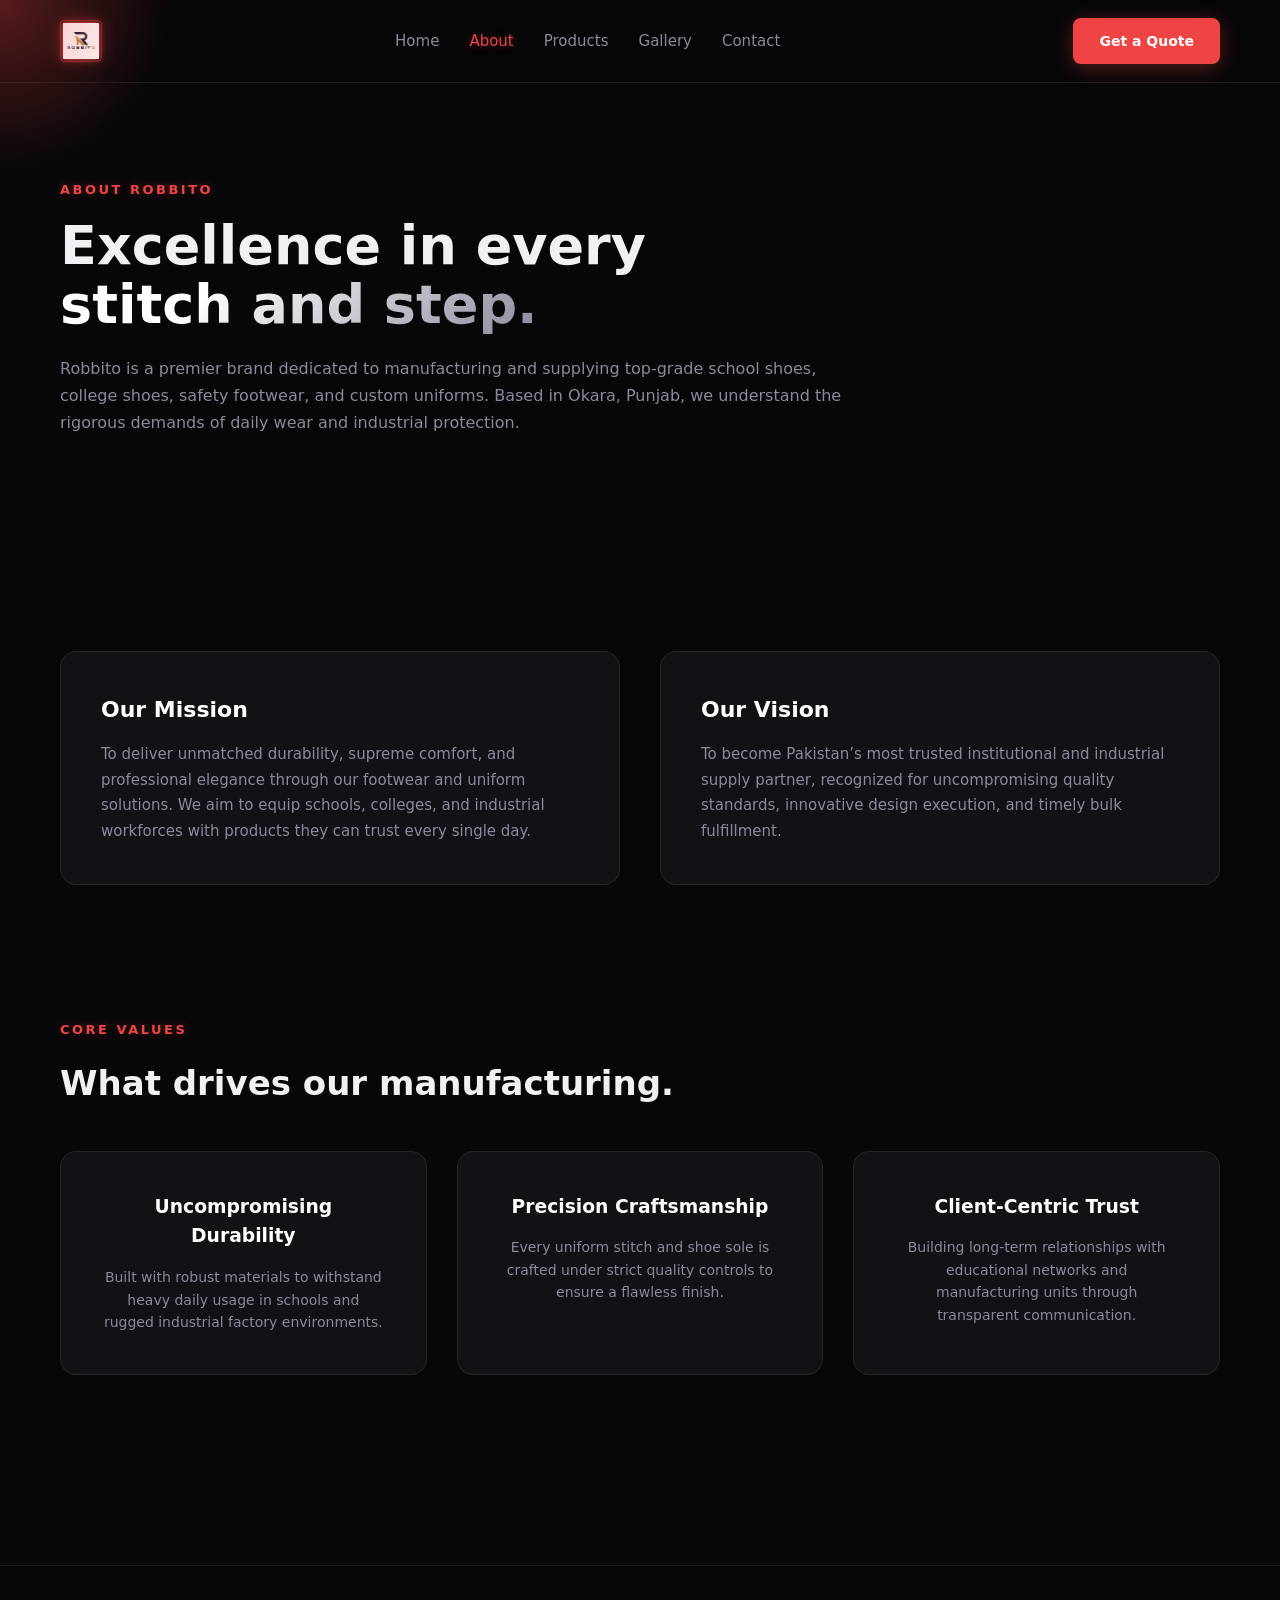
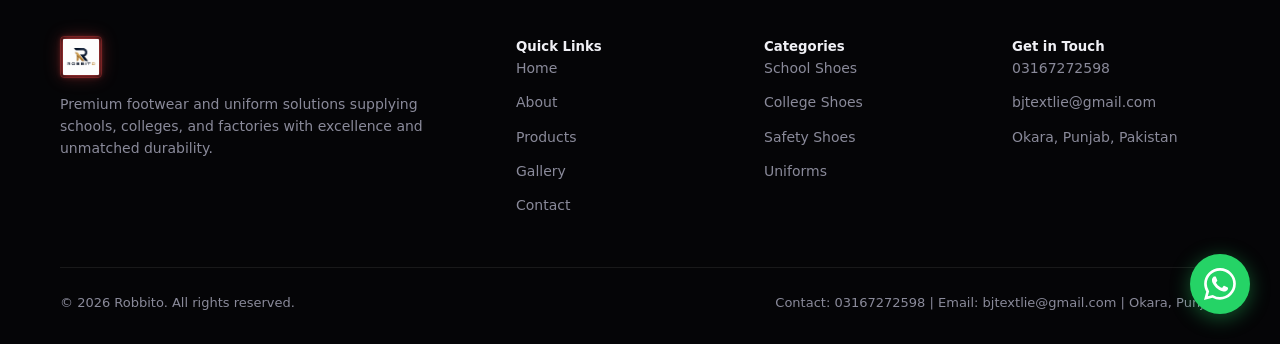
==== about.html @ 3ed9ede5 "Update about.html" ====
<!DOCTYPE html>
<html lang="en">
<head>
<meta charset="UTF-8">
<meta name="viewport" content="width=device-width, initial-scale=1.0">
<title>About Robbito — Premium Footwear &amp; Uniform Solutions</title>
<link rel="icon" type="image/png" href="Robbito logo .png">
<link rel="stylesheet" href="style.css">
<style>
  .about-grid { display: grid; grid-template-columns: 1fr 1fr; gap: 40px; margin-top: 50px; }
  .about-card { background: var(--panel); border: 1px solid var(--panel-border); border-radius: 16px; padding: 40px; }
  .about-card h3 { color: #fff; font-size: 22px; margin-bottom: 15px; font-weight: 700; }
  .about-card p { color: var(--text-muted); line-height: 1.7; font-size: 15px; }

  @keyframes floatAnim {
    0% { transform: translateY(0px); }
    50% { transform: translateY(-6px); }
    100% { transform: translateY(0px); }
  }
  .floating-card { animation: floatAnim 4s ease-in-out infinite; }

  @keyframes softPulse {
    0% { box-shadow: 0 0 15px rgba(239, 68, 68, 0.3); }
    50% { box-shadow: 0 0 30px rgba(239, 68, 68, 0.6); }
    100% { box-shadow: 0 0 15px rgba(239, 68, 68, 0.3); }
  }
  .whatsapp-float {
    position: fixed; bottom: 30px; right: 30px; background-color: #25d366; color: #fff;
    width: 60px; height: 60px; border-radius: 50%; display: flex; align-items: center;
    justify-content: center; font-size: 30px; z-index: 999; transition: all 0.3s ease;
    animation: softPulse 3s ease-in-out infinite;
  }
  .whatsapp-float:hover { transform: scale(1.1); background-color: #20ba5a; }

  @media(max-width: 768px) { .about-grid { grid-template-columns: 1fr; } }
</style>
</head>
<body>

<div class="preloader"><div class="preloader-logo">ROBBITO</div></div>
<div class="cursor-glow" aria-hidden="true"></div>

<header class="nav">
  <div class="container nav-inner">
    <a href="index.html" class="brand">
      <img src="Robbito logo .png" alt="Robbito Logo" class="brand-logo-img" onerror="this.style.display='none';this.nextElementSibling.style.display='inline';">
      <span style="display:none; color:#fff;">ROBBITO</span>
    </a>
    <nav class="nav-links">
      <a href="index.html">Home</a>
      <a href="about.html" class="active">About</a>
      <a href="products.html">Products</a>
      <a href="gallery.html">Gallery</a>
      <a href="contact.html">Contact</a>
    </nav>
    <div class="nav-cta"><a href="contact.html" class="btn btn-primary">Get a Quote</a></div>
  </div>
</header>

<section class="hero section">
  <div class="container">
    <div class="eyebrow">About Robbito</div>
    <h1 class="display-1">Excellence in every<br><span class="grad-text">stitch and step.</span></h1>
    <p class="hero-sub" style="margin-top: 20px; max-width: 800px;">Robbito is a premier brand dedicated to manufacturing and supplying top-grade school shoes, college shoes, safety footwear, and custom uniforms. Based in Okara, Punjab, we understand the rigorous demands of daily wear and industrial protection.</p>
  </div>
</section>

<section class="section-tight">
  <div class="container">
    <div class="about-grid">
      <div class="about-card floating-card" style="animation-delay: 0s;">
        <h3>Our Mission</h3>
        <p>To deliver unmatched durability, supreme comfort, and professional elegance through our footwear and uniform solutions. We aim to equip schools, colleges, and industrial workforces with products they can trust every single day.</p>
      </div>
      <div class="about-card floating-card" style="animation-delay: 1s;">
        <h3>Our Vision</h3>
        <p>To become Pakistan’s most trusted institutional and industrial supply partner, recognized for uncompromising quality standards, innovative design execution, and timely bulk fulfillment.</p>
      </div>
    </div>
  </div>
</section>

<section class="section">
  <div class="container">
    <div class="eyebrow">Core Values</div>
    <h2 style="font-size: 34px; font-weight: 800; margin-bottom: 30px;">What drives our manufacturing.</h2>
    <div class="features-grid">
      <div class="feature-card">
        <h3>Uncompromising Durability</h3>
        <p>Built with robust materials to withstand heavy daily usage in schools and rugged industrial factory environments.</p>
      </div>
      <div class="feature-card">
        <h3>Precision Craftsmanship</h3>
        <p>Every uniform stitch and shoe sole is crafted under strict quality controls to ensure a flawless finish.</p>
      </div>
      <div class="feature-card">
        <h3>Client-Centric Trust</h3>
        <p>Building long-term relationships with educational networks and manufacturing units through transparent communication.</p>
      </div>
    </div>
  </div>
</section>

<footer class="footer">
  <div class="container">
    <div class="footer-top">
      <div class="footer-brand">
        <a href="index.html" class="brand">
          <img src="Robbito logo .png" alt="Robbito Logo" class="brand-logo-img" onerror="this.style.display='none';this.nextElementSibling.style.display='inline';">
          <span style="display:none; color:#fff;">ROBBITO</span>
        </a>
        <p>Premium footwear and uniform solutions supplying schools, colleges, and factories with excellence and unmatched durability.</p>
      </div>
      <div>
        <h5>Quick Links</h5>
        <ul class="footer-links">
          <li><a href="index.html">Home</a></li>
          <li><a href="about.html">About</a></li>
          <li><a href="products.html">Products</a></li>
          <li><a href="gallery.html">Gallery</a></li>
          <li><a href="contact.html">Contact</a></li>
        </ul>
      </div>
      <div>
        <h5>Categories</h5>
        <ul class="footer-links">
          <li><a href="products.html">School Shoes</a></li>
          <li><a href="products.html">College Shoes</a></li>
          <li><a href="products.html">Safety Shoes</a></li>
          <li><a href="products.html">Uniforms</a></li>
        </ul>
      </div>
      <div>
        <h5>Get in Touch</h5>
        <ul class="footer-links">
          <li><a href="tel:03167272598">03167272598</a></li>
          <li><a href="mailto:bjtextlie@gmail.com">bjtextlie@gmail.com</a></li>
          <li><a href="contact.html">Okara, Punjab, Pakistan</a></li>
        </ul>
      </div>
    </div>
    <div class="footer-bottom">
      <p>© 2026 Robbito. All rights reserved.</p>
      <p>Contact: 03167272598 | Email: bjtextlie@gmail.com | Okara, Punjab</p>
    </div>
  </div>
</footer>

<a href="https://wa.me/923167272598?text=Hello%20Robbito,%20I%20read%20about%20your%20company%20and%20want%20to%20collaborate." class="whatsapp-float" target="_blank" title="Chat on WhatsApp">
  <svg xmlns="http://www.w3.org/2000/svg" width="32" height="32" fill="currentColor" viewBox="0 0 16 16">
    <path d="M13.601 2.326A7.85 7.85 0 0 0 7.994 0C3.627 0 .068 3.558.064 7.926c0 1.399.366 2.76 1.057 3.965L0 16l4.204-1.102a7.9 7.9 0 0 0 3.79.965h.004c4.368 0 7.926-3.558 7.93-7.93A7.9 7.9 0 0 0 13.6 2.326zM7.994 14.521a6.6 6.6 0 0 1-3.356-.92l-.24-.144-2.494.654.666-2.433-.156-.251a6.56 6.56 0 0 1-1.007-3.505c0-3.626 2.957-6.584 6.591-6.584a6.56 6.56 0 0 1 4.66 1.931 6.558 6.558 0 0 1 1.928 4.66c-.004 3.639-2.961 6.592-6.592 6.592zm3.615-4.934c-.197-.099-1.17-.578-1.353-.646-.182-.065-.315-.099-.445.099-.133.197-.513.646-.627.775-.114.133-.232.148-.43.05-.197-.1-.836-.308-1.592-.985-.59-.525-.985-1.175-1.103-1.372-.114-.198-.012-.304.088-.403.087-.088.197-.232.296-.348.1-.114.133-.198.198-.33.065-.134.034-.248-.015-.347-.05-.099-.445-1.076-.612-1.47-.16-.389-.323-.335-.445-.34l-.38-.008c-.133 0-.348.048-.53.247-.182.198-.694.678-.694 1.654 0 .976.712 1.916.81 2.049.098.133 1.394 2.132 3.383 2.992.47.205.84.326 1.129.418.475.152.904.129 1.246.078.38-.058 1.171-.48 1.338-.943.164-.464.164-.86.114-.943-.049-.084-.182-.133-.379-.232z"/>
  </svg>
</a>

<script>
  const glow = document.querySelector('.cursor-glow');
  window.addEventListener('mousemove', e => {
    glow.style.left = e.clientX + 'px';
    glow.style.top = e.clientY + 'px';
  });
</script>
</body>
</html>
---- style.css ----
:root {
  --bg: #070709;
  --panel: #111116;
  --panel-border: rgba(255, 255, 255, 0.08);
  --text: #f0f0f5;
  --text-muted: #8a8a9a;
  --accent: #ef4444; /* Red Theme Accent */
  --accent-glow: rgba(239, 68, 68, 0.35);
}

* { box-sizing: border-box; margin: 0; padding: 0; }
body { 
  background-color: var(--bg); 
  color: var(--text); 
  font-family: system-ui, -apple-system, BlinkMacSystemFont, 'Segoe UI', Roboto, sans-serif; 
  overflow-x: hidden; 
  line-height: 1.6;
  animation: pageFadeIn 0.6s ease-out forwards;
}

@keyframes pageFadeIn {
  from { opacity: 0; transform: translateY(15px); }
  to { opacity: 1; transform: translateY(0); }
}

a { text-decoration: none; color: inherit; transition: 0.2s; }

.container { max-width: 1200px; margin: 0 auto; padding: 0 20px; }
.section { padding: 90px 0; }
.section-tight { padding: 45px 0; }

/* Preloader Animation */
.preloader { 
  position: fixed; inset: 0; background: var(--bg); z-index: 9999; 
  display: flex; flex-direction: column; align-items: center; justify-content: center; 
  animation: hidePreloader 0.5s ease 1.2s forwards;
}
.preloader-logo { 
  font-size: 32px; font-weight: 900; color: #fff; letter-spacing: 4px; 
  text-shadow: 0 0 20px var(--accent);
  animation: pulseLogo 0.8s infinite alternate;
}
@keyframes pulseLogo {
  from { transform: scale(1); opacity: 0.8; }
  to { transform: scale(1.05); opacity: 1; }
}
@keyframes hidePreloader {
  to { opacity: 0; visibility: hidden; pointer-events: none; }
}

/* Red Cursor Glow Effect */
.cursor-glow { 
  position: fixed; width: 350px; height: 350px; 
  background: radial-gradient(circle, var(--accent-glow) 0%, rgba(0,0,0,0) 70%); 
  pointer-events: none; transform: translate(-50%, -50%); z-index: 999; 
  transition: width 0.3s, height: 0.3s;
}

/* Navigation */
.nav { position: fixed; top: 0; left: 0; width: 100%; background: rgba(7, 7, 9, 0.9); backdrop-filter: blur(12px); z-index: 100; border-bottom: 1px solid var(--panel-border); padding: 18px 0; }
.nav-inner { display: flex; align-items: center; justify-content: space-between; }
.brand { font-weight: 900; font-size: 22px; display: flex; align-items: center; gap: 10px; color: #fff; }
/* Logo Stroke & Glow Effect */
.brand-logo-img { 
  height: 42px; width: auto; 
  filter: drop-shadow(0 0 2px var(--accent)) drop-shadow(0 0 8px var(--accent-glow)); 
  border: 1px solid rgba(239, 68, 68, 0.3);
  padding: 2px;
  border-radius: 4px;
}
.nav-links { display: flex; gap: 30px; font-size: 15px; color: var(--text-muted); font-weight: 500; }
.nav-links a:hover, .nav-links a.active { color: var(--accent); text-shadow: 0 0 10px var(--accent-glow); }
.nav-cta { display: flex; align-items: center; gap: 15px; }

/* Buttons with Hover Lift & Glow */
.btn { display: inline-flex; align-items: center; gap: 10px; padding: 12px 26px; border-radius: 8px; font-weight: 600; font-size: 14px; transition: all 0.3s cubic-bezier(0.16, 1, 0.3, 1); cursor: pointer; }
.btn-primary { background: var(--accent); color: #fff; box-shadow: 0 4px 20px var(--accent-glow); }
.btn-primary:hover { transform: translateY(-4px); box-shadow: 0 8px 25px var(--accent-glow); opacity: 0.95; }
.btn-ghost { background: transparent; color: #fff; border: 1px solid var(--panel-border); }
.btn-ghost:hover { transform: translateY(-4px); background: rgba(239, 68, 68, 0.08); border-color: var(--accent); }

/* Hero Section */
.hero { padding-top: 180px; }
.hero-grid { display: grid; grid-template-columns: 1.1fr 0.9fr; gap: 50px; align-items: center; }
.eyebrow { font-size: 13px; text-transform: uppercase; letter-spacing: 2.5px; color: var(--accent); margin-bottom: 15px; font-weight: 700; text-shadow: 0 0 10px var(--accent-glow); }
.display-1 { font-size: 54px; line-height: 1.1; font-weight: 800; margin-bottom: 20px; }
.grad-text { background: linear-gradient(135deg, #fff 30%, var(--text-muted)); -webkit-background-clip: text; -webkit-text-fill-color: transparent; }
.hero-sub { font-size: 16px; color: var(--text-muted); line-height: 1.7; margin-bottom: 30px; }
.hero-actions { display: flex; gap: 15px; margin-bottom: 40px; }

/* Interactive Cards with Hover Lift & Red Glow */
.work-grid { display: grid; grid-template-columns: repeat(3, 1fr); gap: 25px; margin-top: 40px; }
.work-card, .work-card-link { 
  background: var(--panel); border: 1px solid var(--panel-border); border-radius: 16px; padding: 35px 30px; 
  transition: all 0.35s cubic-bezier(0.16, 1, 0.3, 1); display: block; min-height: 190px; 
  display: flex; flex-direction: column; justify-content: flex-end; text-decoration: none;
}
.work-card:hover, .work-card-link:hover { 
  transform: translateY(-8px); 
  border-color: var(--accent); 
  box-shadow: 0 12px 35px rgba(239, 68, 68, 0.25); 
}
.work-meta h4, .work-card-link h4 { font-size: 19px; margin-bottom: 6px; color: #fff; font-weight: 700; transition: 0.2s; }
.work-card:hover .work-meta h4, .work-card-link:hover h4 { color: var(--accent); }
.work-meta span, .work-card-link span { font-size: 13px; color: var(--text-muted); }

/* Footer */
.footer { background: #050507; border-top: 1px solid var(--panel-border); padding: 70px 0 30px; margin-top: 100px; }
.footer-top { display: grid; grid-template-columns: 2fr 1fr 1fr 1fr; gap: 40px; margin-bottom: 50px; }
.footer-brand p { color: var(--text-muted); font-size: 14px; margin-top: 15px; line-height: 1.6; }
.footer-links { list-style: none; display: flex; flex-direction: column; gap: 12px; color: var(--text-muted); font-size: 14px; }
.footer-links a:hover { color: var(--accent); }
.footer-bottom { border-top: 1px solid var(--panel-border); padding-top: 25px; display: flex; justify-content: space-between; font-size: 13px; color: var(--text-muted); }

/* Responsive */
@media(max-width: 768px) {
  .hero-grid, .work-grid, .footer-top { grid-template-columns: 1fr; }
  .display-1 { font-size: 38px; }
  .nav-links { display: none; }
}

/* New Features Styles */
.features-grid { display: grid; grid-template-columns: repeat(3, 1fr); gap: 30px; margin-top: 40px; }
.feature-card { background: var(--panel); padding: 40px; border-radius: 16px; border: 1px solid var(--panel-border); text-align: center; }
.feature-card h3 { color: #fff; margin-bottom: 15px; }
.feature-card p { color: var(--text-muted); font-size: 14px; }
.contact-form-card { background: var(--panel); padding: 40px; border-radius: 16px; border: 1px solid var(--panel-border); }
.form-group { margin-bottom: 20px; }
.form-control { width: 100%; padding: 12px; background: #070709; border: 1px solid var(--panel-border); border-radius: 8px; color: #fff; }
/* WhatsApp Floating Button */
.whatsapp-float {
  position: fixed;
  bottom: 30px;
  right: 30px;
  background-color: #25d366;
  color: #fff;
  width: 60px;
  height: 60px;
  border-radius: 50%;
  display: flex;
  align-items: center;
  justify-content: center;
  font-size: 30px;
  box-shadow: 0 4px 20px rgba(37, 211, 102, 0.4);
  z-index: 999;
  transition: all 0.3s ease;
}
.whatsapp-float:hover {
  transform: scale(1.1);
  background-color: #20ba5a;
}

/* Testimonials Grid */
.testimonials-grid { display: grid; grid-template-columns: repeat(2, 1fr); gap: 30px; margin-top: 40px; }
.testimonial-card { background: var(--panel); padding: 35px; border-radius: 16px; border: 1px solid var(--panel-border); }
.testimonial-card p { color: var(--text); font-style: italic; margin-bottom: 20px; line-height: 1.7; }
.testimonial-author h5 { color: #fff; font-size: 16px; font-weight: 700; }
.testimonial-author span { color: var(--text-muted); font-size: 13px; }

@media(max-width: 768px) {
  .testimonials-grid { grid-template-columns: 1fr; }
}
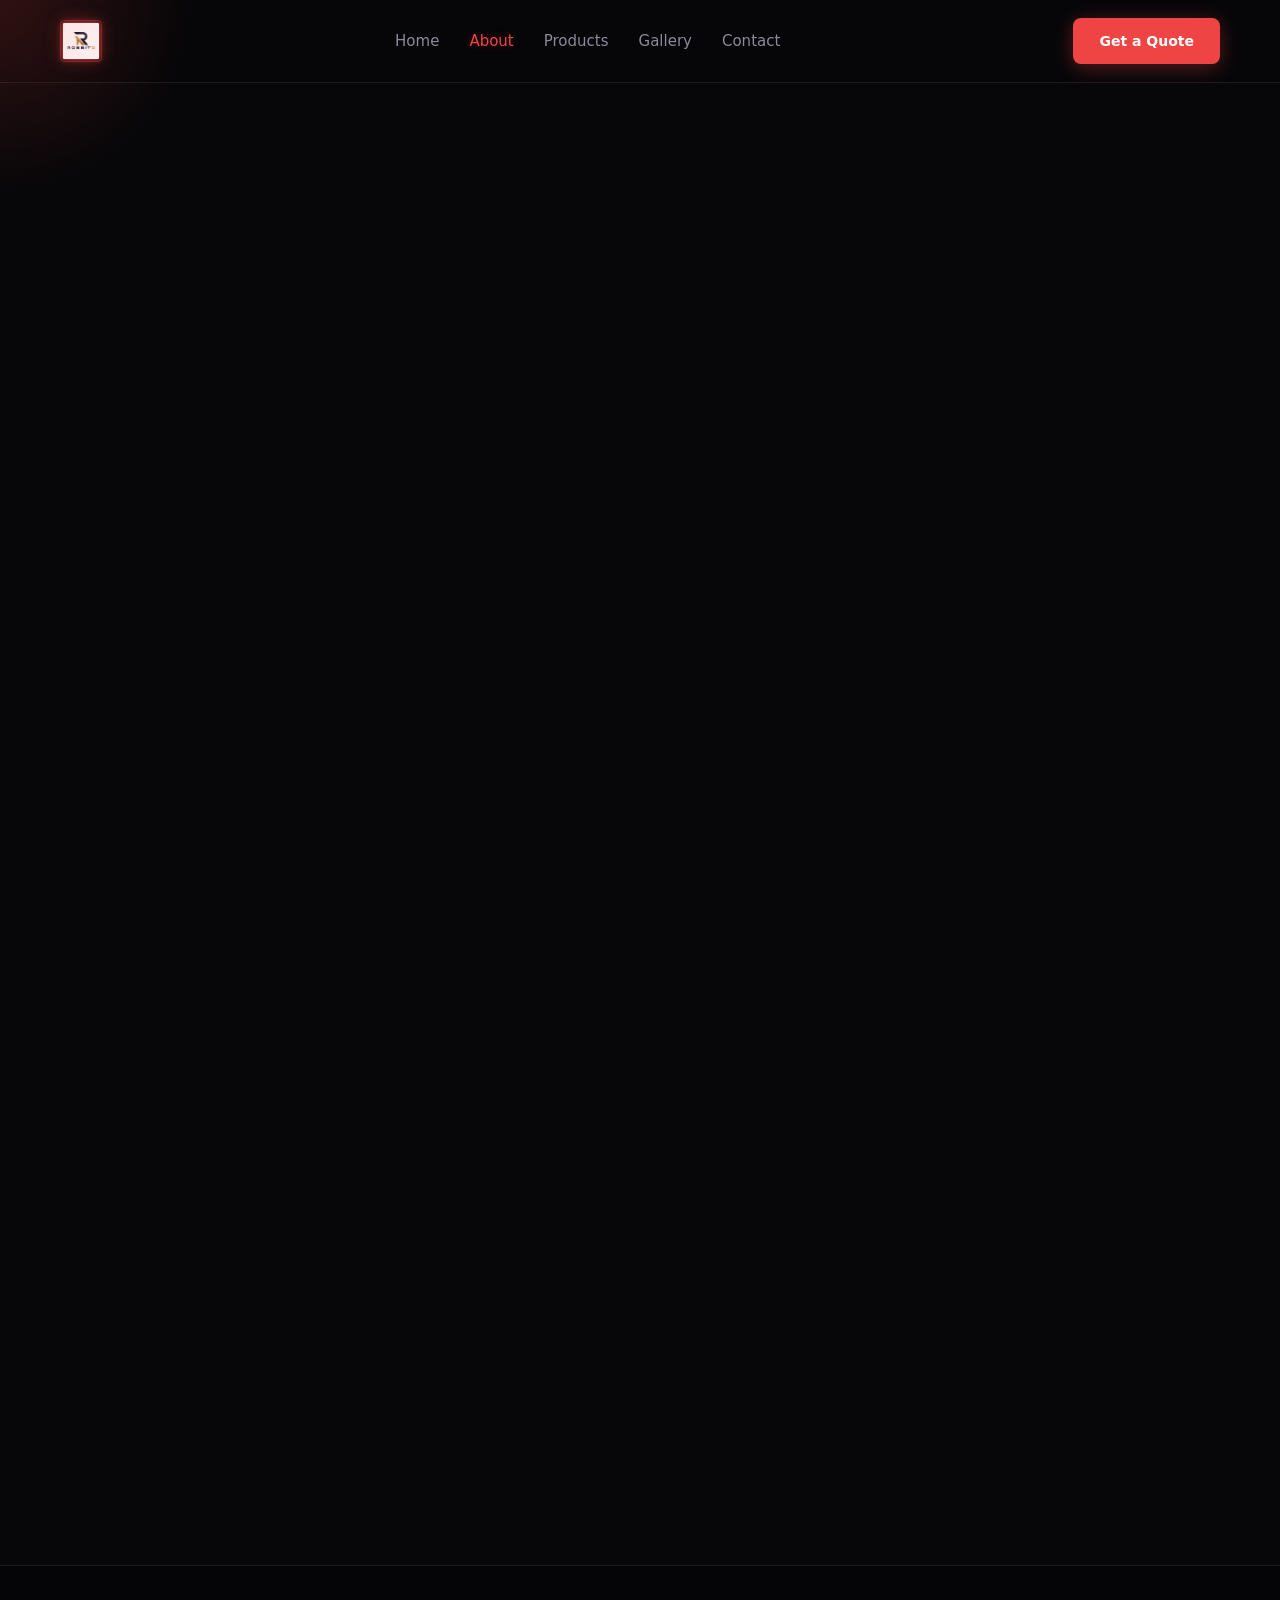
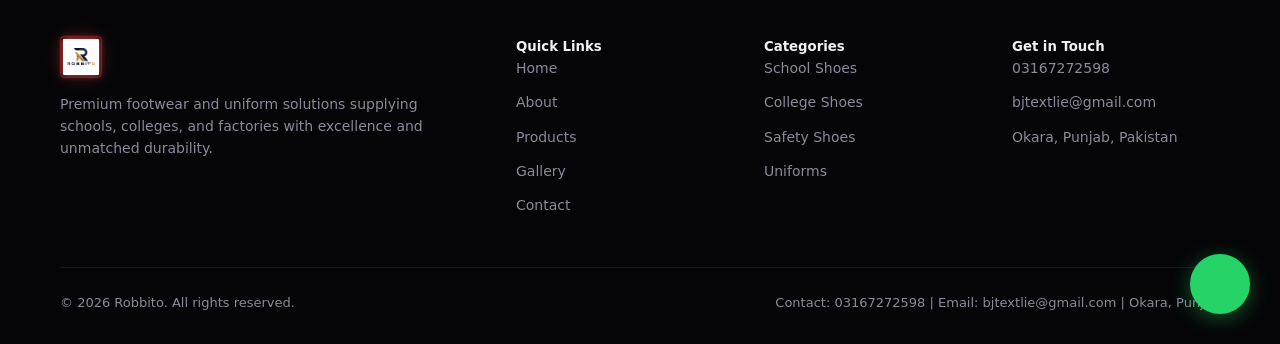
==== commit 630adf76: "Update about.html" ====
--- a/about.html
+++ b/about.html
@@ -6,12 +6,54 @@
 <title>About Robbito — Premium Footwear &amp; Uniform Solutions</title>
 <link rel="icon" type="image/png" href="Robbito logo .png">
 <link rel="stylesheet" href="style.css">
+
+<!-- AOS (Animate On Scroll) CSS Library -->
+<link href="https://unpkg.com/aos@2.3.1/dist/aos.css" rel="stylesheet">
+
 <style>
+  /* Preloader CSS (Locked Full Screen, Matches Home) */
+  .preloader {
+    position: fixed !important; top: 0 !important; left: 0 !important; right: 0 !important; bottom: 0 !important;
+    width: 100% !important; height: 100vh !important; background: #070709 !important;
+    z-index: 999999 !important; display: flex !important; flex-direction: column !important;
+    align-items: center !important; justify-content: center !important;
+    overflow: hidden !important; animation: hideContainer 0.5s ease 3.8s forwards;
+  }
+  /* About Page Preloader sirf Logo dikhaye ga (Simple rakha hai) */
+  .preloader-logo {
+    font-size: 38px; font-weight: 900; color: #fff;
+    letter-spacing: 5px; text-shadow: 0 0 25px var(--accent);
+    animation: fadeInOut 2s ease-in-out infinite;
+  }
+  @keyframes fadeInOut {
+    0%, 100% { opacity: 0.3; }
+    50% { opacity: 1; }
+  }
+  @keyframes hideContainer {
+    to { opacity: 0; visibility: hidden; pointer-events: none; }
+  }
+  .preloader.hidden { display: none !important; }
+
+  /* Fixed Soft Wide Cursor Glow (Round, No Box) */
+  .cursor-glow {
+    position: fixed !important;
+    pointer-events: none !important;
+    z-index: 99999 !important;
+    width: 400px;
+    height: 400px;
+    transform: translate(-50%, -50%);
+    border-radius: 50%;
+    background: radial-gradient(circle, rgba(239, 68, 68, 0.18) 0%, rgba(0, 0, 0, 0) 70%);
+    transition: background 0.4s ease;
+  }
+
+  /* About Grid Styling */
   .about-grid { display: grid; grid-template-columns: 1fr 1fr; gap: 40px; margin-top: 50px; }
   .about-card { background: var(--panel); border: 1px solid var(--panel-border); border-radius: 16px; padding: 40px; }
   .about-card h3 { color: #fff; font-size: 22px; margin-bottom: 15px; font-weight: 700; }
   .about-card p { color: var(--text-muted); line-height: 1.7; font-size: 15px; }
 
+  /* Continuous Floating Animation */
   @keyframes floatAnim {
     0% { transform: translateY(0px); }
     50% { transform: translateY(-6px); }
@@ -19,6 +61,7 @@
   }
   .floating-card { animation: floatAnim 4s ease-in-out infinite; }
 
+  /* Continuous Pulse Glow for WhatsApp */
   @keyframes softPulse {
     0% { box-shadow: 0 0 15px rgba(239, 68, 68, 0.3); }
     50% { box-shadow: 0 0 30px rgba(239, 68, 68, 0.6); }
@@ -32,14 +75,20 @@
   }
   .whatsapp-float:hover { transform: scale(1.1); background-color: #20ba5a; }
 
+  /* Responsive Adjustments */
   @media(max-width: 768px) { .about-grid { grid-template-columns: 1fr; } }
 </style>
 </head>
 <body>
 
-<div class="preloader"><div class="preloader-logo">ROBBITO</div></div>
+<!-- Cinematic Preloader -->
+<div class="preloader">
+  <div class="preloader-logo">ROBBITO</div>
+</div>
+
 <div class="cursor-glow" aria-hidden="true"></div>
 
+<!-- Navbar -->
 <header class="nav">
   <div class="container nav-inner">
     <a href="index.html" class="brand">
@@ -57,22 +106,24 @@
   </div>
 </header>
 
+<!-- Hero Section (AOS Animated) -->
 <section class="hero section">
   <div class="container">
-    <div class="eyebrow">About Robbito</div>
-    <h1 class="display-1">Excellence in every<br><span class="grad-text">stitch and step.</span></h1>
-    <p class="hero-sub" style="margin-top: 20px; max-width: 800px;">Robbito is a premier brand dedicated to manufacturing and supplying top-grade school shoes, college shoes, safety footwear, and custom uniforms. Based in Okara, Punjab, we understand the rigorous demands of daily wear and industrial protection.</p>
+    <div class="eyebrow" data-aos="fade-up">About Robbito</div>
+    <h1 class="display-1" data-aos="fade-up" data-aos-delay="100">Excellence in every<br><span class="grad-text">stitch and step.</span></h1>
+    <p class="hero-sub" style="margin-top: 20px; max-width: 800px;" data-aos="fade-up" data-aos-delay="200">Robbito is a premier brand dedicated to manufacturing and supplying top-grade school shoes, college shoes, safety footwear, and custom uniforms. Based in Okara, Punjab, we understand the rigorous demands of daily wear and industrial protection.</p>
   </div>
 </section>
 
+<!-- Mission & Vision Cards (AOS Animated + Floating) -->
 <section class="section-tight">
   <div class="container">
     <div class="about-grid">
-      <div class="about-card floating-card" style="animation-delay: 0s;">
+      <div class="about-card floating-card" data-aos="fade-up" data-aos-delay="0" style="animation-delay: 0s;">
         <h3>Our Mission</h3>
         <p>To deliver unmatched durability, supreme comfort, and professional elegance through our footwear and uniform solutions. We aim to equip schools, colleges, and industrial workforces with products they can trust every single day.</p>
       </div>
-      <div class="about-card floating-card" style="animation-delay: 1s;">
+      <div class="about-card floating-card" data-aos="fade-up" data-aos-delay="150" style="animation-delay: 1s;">
         <h3>Our Vision</h3>
         <p>To become Pakistan’s most trusted institutional and industrial supply partner, recognized for uncompromising quality standards, innovative design execution, and timely bulk fulfillment.</p>
       </div>
@@ -80,20 +131,21 @@
   </div>
 </section>
 
+<!-- Core Values Section (AOS Animated) -->
 <section class="section">
   <div class="container">
-    <div class="eyebrow">Core Values</div>
-    <h2 style="font-size: 34px; font-weight: 800; margin-bottom: 30px;">What drives our manufacturing.</h2>
+    <div class="eyebrow" data-aos="fade-up">Core Values</div>
+    <h2 style="font-size: 34px; font-weight: 800; margin-bottom: 30px;" data-aos="fade-up" data-aos-delay="100">What drives our manufacturing.</h2>
     <div class="features-grid">
-      <div class="feature-card">
+      <div class="feature-card" data-aos="fade-up" data-aos-delay="0">
         <h3>Uncompromising Durability</h3>
         <p>Built with robust materials to withstand heavy daily usage in schools and rugged industrial factory environments.</p>
       </div>
-      <div class="feature-card">
+      <div class="feature-card" data-aos="fade-up" data-aos-delay="150">
         <h3>Precision Craftsmanship</h3>
         <p>Every uniform stitch and shoe sole is crafted under strict quality controls to ensure a flawless finish.</p>
       </div>
-      <div class="feature-card">
+      <div class="feature-card" data-aos="fade-up" data-aos-delay="300">
         <h3>Client-Centric Trust</h3>
         <p>Building long-term relationships with educational networks and manufacturing units through transparent communication.</p>
       </div>
@@ -101,6 +153,7 @@
   </div>
 </section>
 
+<!-- Footer -->
 <footer class="footer">
   <div class="container">
     <div class="footer-top">
@@ -146,18 +199,7 @@
   </div>
 </footer>
 
+<!-- WhatsApp Floating Button -->
 <a href="https://wa.me/923167272598?text=Hello%20Robbito,%20I%20read%20about%20your%20company%20and%20want%20to%20collaborate." class="whatsapp-float" target="_blank" title="Chat on WhatsApp">
   <svg xmlns="http://www.w3.org/2000/svg" width="32" height="32" fill="currentColor" viewBox="0 0 16 16">
-    <path d="M13.601 2.326A7.85 7.85 0 0 0 7.994 0C3.627 0 .068 3.558.064 7.926c0 1.399.366 2.76 1.057 3.965L0 16l4.204-1.102a7.9 7.9 0 0 0 3.79.965h.004c4.368 0 7.926-3.558 7.93-7.93A7.9 7.9 0 0 0 13.6 2.326zM7.994 14.521a6.6 6.6 0 0 1-3.356-.92l-.24-.144-2.494.654.666-2.433-.156-.251a6.56 6.56 0 0 1-1.007-3.505c0-3.626 2.957-6.584 6.591-6.584a6.56 6.56 0 0 1 4.66 1.931 6.558 6.558 0 0 1 1.928 4.66c-.004 3.639-2.961 6.592-6.592 6.592zm3.615-4.934c-.197-.099-1.17-.578-1.353-.646-.182-.065-.315-.099-.445.099-.133.197-.513.646-.627.775-.114.133-.232.148-.43.05-.197-.1-.836-.308-1.592-.985-.59-.525-.985-1.175-1.103-1.372-.114-.198-.012-.304.088-.403.087-.088.197-.232.296-.348.1-.114.133-.198.198-.33.065-.134.034-.248-.015-.347-.05-.099-.445-1.076-.612-1.47-.16-.389-.323-.335-.445-.34l-.38-.008c-.133 0-.348.048-.53.247-.182.198-.694.678-.694 1.654 0 .976.712 1.916.81 2.049.098.133 1.394 2.132 3.383 2.992.47.205.84.326 1.129.418.475.152.904.129 1.246.078.38-.058 1.171-.48 1.338-.943.164-.464.164-.86.114-.943-.049-.084-.182-.133-.379-.232z"/>
-  </svg>
-</a>
-
-<script>
-  const glow = document.querySelector('.cursor-glow');
-  window.addEventListener('mousemove', e => {
-    glow.style.left = e.clientX + 'px';
-    glow.style.top = e.clientY + 'px';
-  });
-</script>
-</body>
-</html>
+    <path d="M13.601 2.326A7.85 7.85 0 0 0 7.994 0C3.627 0 .068 3.558.064 7.926c0 1.399.366 2.76 1.057 3.965L0 16l4.204-1.102a7.9 7.9 0 0 0 3.79.965h.004c4.368 0 7.926-3.558 7.93-7.93A7.9 7.9 0 0 0 13.6 2.326zM7.994 14.521a6.6 6.6 0 0 1-3.356-.92l-.24-.144-2.494.654.666-2.433-.156-.251a6.56 6.56 0 0 1-1.007-3.505c0-3.626 2.957-6.584 6.591-6.584a6.56 6.56 0 0 1 4.66 1.931 6.558 6.558 0 0 1 1.928 4.66c-.004 3.639-2.961 6.592-6.592 6.592zm3.615-4.934c-.197-.099-1.17-.578-1.353-.646-.182-.065-.315-.099-.445.099-.133.197-.513.646-.627.775-.114.133-.232.148-.43.05-.197-.1-.836-.308-1.592-.985-.59-.525-.985-1.175-1.103-1.372-.114-.198-.012-.304.088-.403.087-.088.197-.232.296-.348.1-.114.133-.198.198-.33.065-.134.034-.248-.015-.347-.05-.099-.445-1.076-.612-1.47-.16-.389-.323-.335-.445-.34l-.38-.008c-.133 0-.348.048-.53.247-.182.198-.694.678-.694 1.654 0 .976.712 1.916.81 2.049.098.133 1.394 2.132 3.383 2.992.47.205.84.326 1.129.418.475.152.904.129 1.246.078.38-.058 1.171-.48 1.338-.943.164-.464.164-.86.114-.943-.049-.084-.182-.133-.379-.232
--- a/style.css
+++ b/style.css
@@ -160,3 +160,101 @@
 @media(max-width: 768px) {
   .testimonials-grid { grid-template-columns: 1fr; }
 }
+/* Multi-step Cinematic Preloader */
+.preloader {
+  position: fixed; inset: 0; background: #070709; z-index: 9999;
+  display: flex; flex-direction: column; align-items: center; justify-content: center;
+  animation: hideContainer 0.5s ease 3.8s forwards;
+}
+.preloader-step-1 {
+  position: absolute;
+  font-size: 16px; font-weight: 600; color: var(--text-muted); letter-spacing: 3px;
+  text-transform: uppercase;
+  animation: showStep1 1.8s ease-in-out forwards;
+}
+.preloader-step-2 {
+  position: absolute;
+  font-size: 38px; font-weight: 900; color: #fff; letter-spacing: 5px;
+  text-shadow: 0 0 25px var(--accent);
+  opacity: 0;
+  animation: showStep2 1.8s ease-in-out 1.8s forwards;
+}
+
+@keyframes showStep1 {
+  0% { opacity: 0; transform: translateY(15px); }
+  30% { opacity: 1; transform: translateY(0px); }
+  70% { opacity: 1; transform: translateY(0px); }
+  100% { opacity: 0; transform: translateY(-15px); visibility: hidden; }
+}
+
+@keyframes showStep2 {
+  0% { opacity: 0; transform: translateY(15px) scale(0.95); }
+  30% { opacity: 1; transform: translateY(0px) scale(1); }
+  70% { opacity: 1; transform: translateY(0px) scale(1); }
+  100% { opacity: 0; transform: translateY(-15px) scale(1.02); visibility: hidden; }
+}
+
+@keyframes hideContainer {
+  to { opacity: 0; visibility: hidden; pointer-events: none; }
+}
+
+.preloader.hidden { display: none !important; }
+/* Perfect Full-Screen Center Cinematic Preloader */
+.preloader {
+  position: fixed !important;
+  top: 0 !important;
+  left: 0 !important;
+  right: 0 !important;
+  bottom: 0 !important;
+  width: 100% !important;
+  height: 100vh !important;
+  background: #070709 !important;
+  z-index: 999999 !important;
+  display: flex !important;
+  flex-direction: column !important;
+  align-items: center !important;
+  justify-content: center !important;
+  overflow: hidden !important;
+  animation: hideContainer 0.5s ease 3.8s forwards;
+}
+
+.preloader-step-1 {
+  position: absolute;
+  font-size: 16px;
+  font-weight: 600;
+  color: var(--text-muted);
+  letter-spacing: 3px;
+  text-transform: uppercase;
+  animation: showStep1 1.8s ease-in-out forwards;
+}
+
+.preloader-step-2 {
+  position: absolute;
+  font-size: 38px;
+  font-weight: 900;
+  color: #fff;
+  letter-spacing: 5px;
+  text-shadow: 0 0 25px var(--accent);
+  opacity: 0;
+  animation: showStep2 1.8s ease-in-out 1.8s forwards;
+}
+
+@keyframes showStep1 {
+  0% { opacity: 0; transform: translateY(15px); }
+  30% { opacity: 1; transform: translateY(0px); }
+  70% { opacity: 1; transform: translateY(0px); }
+  100% { opacity: 0; transform: translateY(-15px); visibility: hidden; }
+}
+
+@keyframes showStep2 {
+  0% { opacity: 0; transform: translateY(15px) scale(0.95); }
+  30% { opacity: 1; transform: translateY(0px) scale(1); }
+  70% { opacity: 1; transform: translateY(0px) scale(1); }
+  100% { opacity: 0; transform: translateY(-15px) scale(1.02); visibility: hidden; }
+}
+
+@keyframes hideContainer {
+  to { opacity: 0; visibility: hidden; pointer-events: none; }
+}
+
+.preloader.hidden { display: none !important; }
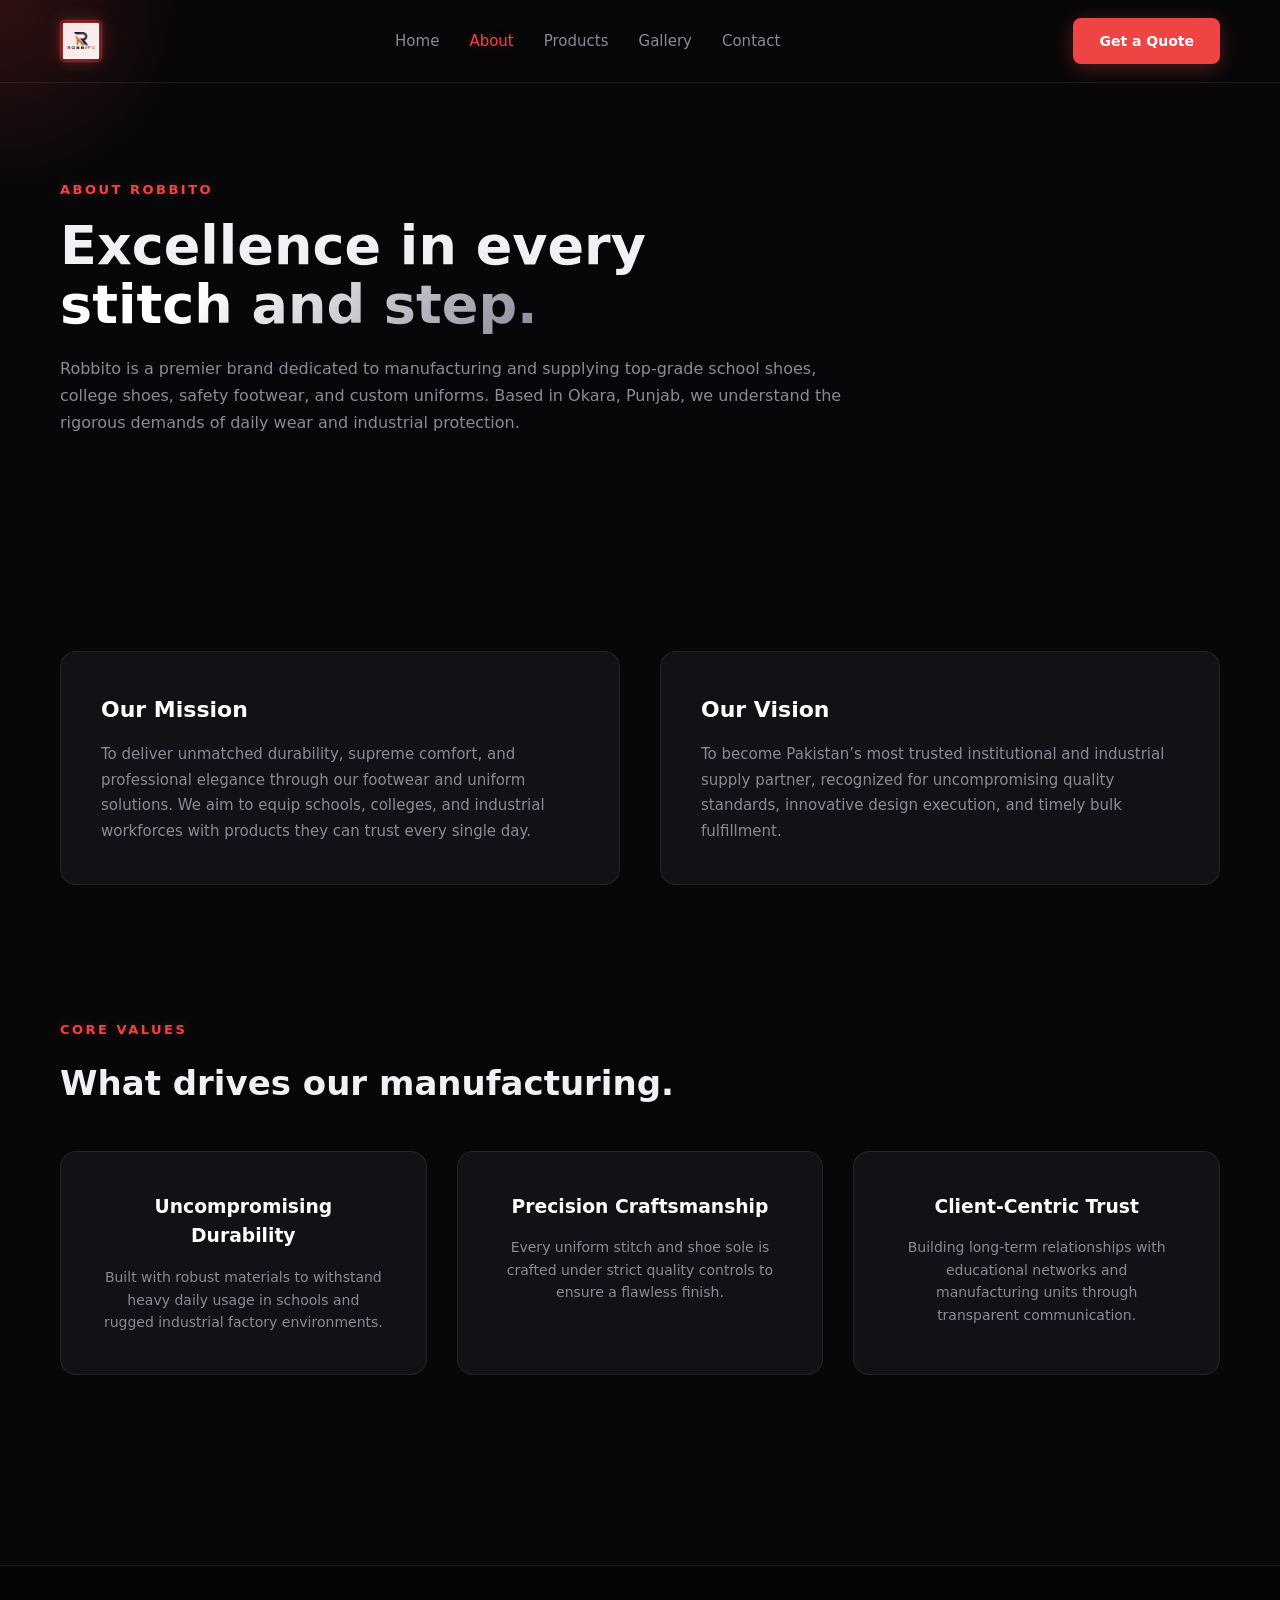
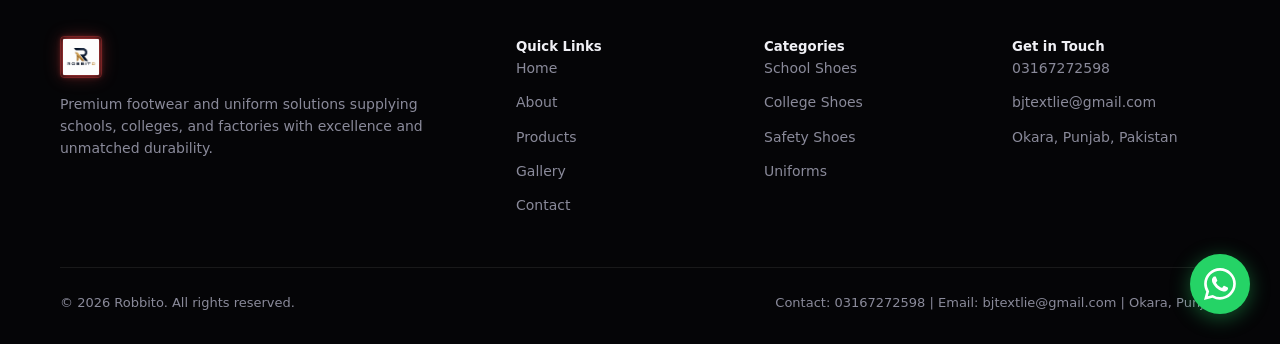
==== commit 073397a8: "Update about.html" ====
--- a/about.html
+++ b/about.html
@@ -11,30 +11,12 @@
 <link href="https://unpkg.com/aos@2.3.1/dist/aos.css" rel="stylesheet">
 
 <style>
-  /* Preloader CSS (Locked Full Screen, Matches Home) */
-  .preloader {
-    position: fixed !important; top: 0 !important; left: 0 !important; right: 0 !important; bottom: 0 !important;
-    width: 100% !important; height: 100vh !important; background: #070709 !important;
-    z-index: 999999 !important; display: flex !important; flex-direction: column !important;
-    align-items: center !important; justify-content: center !important;
-    overflow: hidden !important; animation: hideContainer 0.5s ease 3.8s forwards;
-  }
-  /* About Page Preloader sirf Logo dikhaye ga (Simple rakha hai) */
-  .preloader-logo {
-    font-size: 38px; font-weight: 900; color: #fff;
-    letter-spacing: 5px; text-shadow: 0 0 25px var(--accent);
-    animation: fadeInOut 2s ease-in-out infinite;
-  }
-  @keyframes fadeInOut {
-    0%, 100% { opacity: 0.3; }
-    50% { opacity: 1; }
-  }
-  @keyframes hideContainer {
-    to { opacity: 0; visibility: hidden; pointer-events: none; }
-  }
-  .preloader.hidden { display: none !important; }
-
-  /* Fixed Soft Wide Cursor Glow (Round, No Box) */
+  .about-grid { display: grid; grid-template-columns: 1fr 1fr; gap: 40px; margin-top: 50px; }
+  .about-card { background: var(--panel); border: 1px solid var(--panel-border); border-radius: 16px; padding: 40px; }
+  .about-card h3 { color: #fff; font-size: 22px; margin-bottom: 15px; font-weight: 700; }
+  .about-card p { color: var(--text-muted); line-height: 1.7; font-size: 15px; }
+
+  /* Fixed Soft Wide Cursor Glow with Red/Yellow switch */
   .cursor-glow {
     position: fixed !important;
     pointer-events: none !important;
@@ -47,13 +29,6 @@
     transition: background 0.4s ease;
   }
 
-  /* About Grid Styling */
-  .about-grid { display: grid; grid-template-columns: 1fr 1fr; gap: 40px; margin-top: 50px; }
-  .about-card { background: var(--panel); border: 1px solid var(--panel-border); border-radius: 16px; padding: 40px; }
-  .about-card h3 { color: #fff; font-size: 22px; margin-bottom: 15px; font-weight: 700; }
-  .about-card p { color: var(--text-muted); line-height: 1.7; font-size: 15px; }
-
-  /* Continuous Floating Animation */
   @keyframes floatAnim {
     0% { transform: translateY(0px); }
     50% { transform: translateY(-6px); }
@@ -61,7 +36,6 @@
   }
   .floating-card { animation: floatAnim 4s ease-in-out infinite; }
 
-  /* Continuous Pulse Glow for WhatsApp */
   @keyframes softPulse {
     0% { box-shadow: 0 0 15px rgba(239, 68, 68, 0.3); }
     50% { box-shadow: 0 0 30px rgba(239, 68, 68, 0.6); }
@@ -75,20 +49,13 @@
   }
   .whatsapp-float:hover { transform: scale(1.1); background-color: #20ba5a; }
 
-  /* Responsive Adjustments */
   @media(max-width: 768px) { .about-grid { grid-template-columns: 1fr; } }
 </style>
 </head>
 <body>
 
-<!-- Cinematic Preloader -->
-<div class="preloader">
-  <div class="preloader-logo">ROBBITO</div>
-</div>
-
 <div class="cursor-glow" aria-hidden="true"></div>
 
-<!-- Navbar -->
 <header class="nav">
   <div class="container nav-inner">
     <a href="index.html" class="brand">
@@ -106,16 +73,14 @@
   </div>
 </header>
 
-<!-- Hero Section (AOS Animated) -->
 <section class="hero section">
   <div class="container">
     <div class="eyebrow" data-aos="fade-up">About Robbito</div>
     <h1 class="display-1" data-aos="fade-up" data-aos-delay="100">Excellence in every<br><span class="grad-text">stitch and step.</span></h1>
-    <p class="hero-sub" style="margin-top: 20px; max-width: 800px;" data-aos="fade-up" data-aos-delay="200">Robbito is a premier brand dedicated to manufacturing and supplying top-grade school shoes, college shoes, safety footwear, and custom uniforms. Based in Okara, Punjab, we understand the rigorous demands of daily wear and industrial protection.</p>
+    <p class="hero-sub" data-aos="fade-up" data-aos-delay="200" style="margin-top: 20px; max-width: 800px;">Robbito is a premier brand dedicated to manufacturing and supplying top-grade school shoes, college shoes, safety footwear, and custom uniforms. Based in Okara, Punjab, we understand the rigorous demands of daily wear and industrial protection.</p>
   </div>
 </section>
 
-<!-- Mission & Vision Cards (AOS Animated + Floating) -->
 <section class="section-tight">
   <div class="container">
     <div class="about-grid">
@@ -131,11 +96,10 @@
   </div>
 </section>
 
-<!-- Core Values Section (AOS Animated) -->
 <section class="section">
   <div class="container">
     <div class="eyebrow" data-aos="fade-up">Core Values</div>
-    <h2 style="font-size: 34px; font-weight: 800; margin-bottom: 30px;" data-aos="fade-up" data-aos-delay="100">What drives our manufacturing.</h2>
+    <h2 data-aos="fade-up" data-aos-delay="100" style="font-size: 34px; font-weight: 800; margin-bottom: 30px;">What drives our manufacturing.</h2>
     <div class="features-grid">
       <div class="feature-card" data-aos="fade-up" data-aos-delay="0">
         <h3>Uncompromising Durability</h3>
@@ -153,7 +117,6 @@
   </div>
 </section>
 
-<!-- Footer -->
 <footer class="footer">
   <div class="container">
     <div class="footer-top">
@@ -199,7 +162,39 @@
   </div>
 </footer>
 
-<!-- WhatsApp Floating Button -->
 <a href="https://wa.me/923167272598?text=Hello%20Robbito,%20I%20read%20about%20your%20company%20and%20want%20to%20collaborate." class="whatsapp-float" target="_blank" title="Chat on WhatsApp">
   <svg xmlns="http://www.w3.org/2000/svg" width="32" height="32" fill="currentColor" viewBox="0 0 16 16">
-    <path d="M13.601 2.326A7.85 7.85 0 0 0 7.994 0C3.627 0 .068 3.558.064 7.926c0 1.399.366 2.76 1.057 3.965L0 16l4.204-1.102a7.9 7.9 0 0 0 3.79.965h.004c4.368 0 7.926-3.558 7.93-7.93A7.9 7.9 0 0 0 13.6 2.326zM7.994 14.521a6.6 6.6 0 0 1-3.356-.92l-.24-.144-2.494.654.666-2.433-.156-.251a6.56 6.56 0 0 1-1.007-3.505c0-3.626 2.957-6.584 6.591-6.584a6.56 6.56 0 0 1 4.66 1.931 6.558 6.558 0 0 1 1.928 4.66c-.004 3.639-2.961 6.592-6.592 6.592zm3.615-4.934c-.197-.099-1.17-.578-1.353-.646-.182-.065-.315-.099-.445.099-.133.197-.513.646-.627.775-.114.133-.232.148-.43.05-.197-.1-.836-.308-1.592-.985-.59-.525-.985-1.175-1.103-1.372-.114-.198-.012-.304.088-.403.087-.088.197-.232.296-.348.1-.114.133-.198.198-.33.065-.134.034-.248-.015-.347-.05-.099-.445-1.076-.612-1.47-.16-.389-.323-.335-.445-.34l-.38-.008c-.133 0-.348.048-.53.247-.182.198-.694.678-.694 1.654 0 .976.712 1.916.81 2.049.098.133 1.394 2.132 3.383 2.992.47.205.84.326 1.129.418.475.152.904.129 1.246.078.38-.058 1.171-.48 1.338-.943.164-.464.164-.86.114-.943-.049-.084-.182-.133-.379-.232
+    <path d="M13.601 2.326A7.85 7.85 0 0 0 7.994 0C3.627 0 .068 3.558.064 7.926c0 1.399.366 2.76 1.057 3.965L0 16l4.204-1.102a7.9 7.9 0 0 0 3.79.965h.004c4.368 0 7.926-3.558 7.93-7.93A7.9 7.9 0 0 0 13.6 2.326zM7.994 14.521a6.6 6.6 0 0 1-3.356-.92l-.24-.144-2.494.654.666-2.433-.156-.251a6.56 6.56 0 0 1-1.007-3.505c0-3.626 2.957-6.584 6.591-6.584a6.56 6.56 0 0 1 4.66 1.931 6.558 6.558 0 0 1 1.928 4.66c-.004 3.639-2.961 6.592-6.592 6.592zm3.615-4.934c-.197-.099-1.17-.578-1.353-.646-.182-.065-.315-.099-.445.099-.133.197-.513.646-.627.775-.114.133-.232.148-.43.05-.197-.1-.836-.308-1.592-.985-.59-.525-.985-1.175-1.103-1.372-.114-.198-.012-.304.088-.403.087-.088.197-.232.296-.348.1-.114.133-.198.198-.33.065-.134.034-.248-.015-.347-.05-.099-.445-1.076-.612-1.47-.16-.389-.323-.335-.445-.34l-.38-.008c-.133 0-.348.048-.53.247-.182.198-.694.678-.694 1.654 0 .976.712 1.916.81 2.049.098.133 1.394 2.132 3.383 2.992.47.205.84.326 1.129.418.475.152.904.129 1.246.078.38-.058 1.171-.48 1.338-.943.164-.464.164-.86.114-.943-.049-.084-.182-.133-.379-.232z"/>
+  </svg>
+</a>
+
+<!-- AOS JS Library Script -->
+<script src="https://unpkg.com/aos@2.3.1/dist/aos.js"></script>
+
+<script>
+  // Initialize AOS Scroll Animations
+  AOS.init({
+    duration: 1000,
+    once: true,
+    offset: 100
+  });
+
+  // Cursor Glow Logic (Red on move, Yellow when idle)
+  const glow = document.querySelector('.cursor-glow');
+  let idleTimer = null;
+
+  window.addEventListener('mousemove', e => {
+    glow.style.left = e.clientX + 'px';
+    glow.style.top = e.clientY + 'px';
+    
+    glow.style.background = 'radial-gradient(circle, rgba(239, 68, 68, 0.18) 0%, rgba(0,0,0,0) 70%)';
+
+    clearTimeout(idleTimer);
+
+    idleTimer = setTimeout(() => {
+      glow.style.background = 'radial-gradient(circle, rgba(234, 179, 8, 0.18) 0%, rgba(0,0,0,0) 70%)';
+    }, 400);
+  });
+</script>
+</body>
+</html>
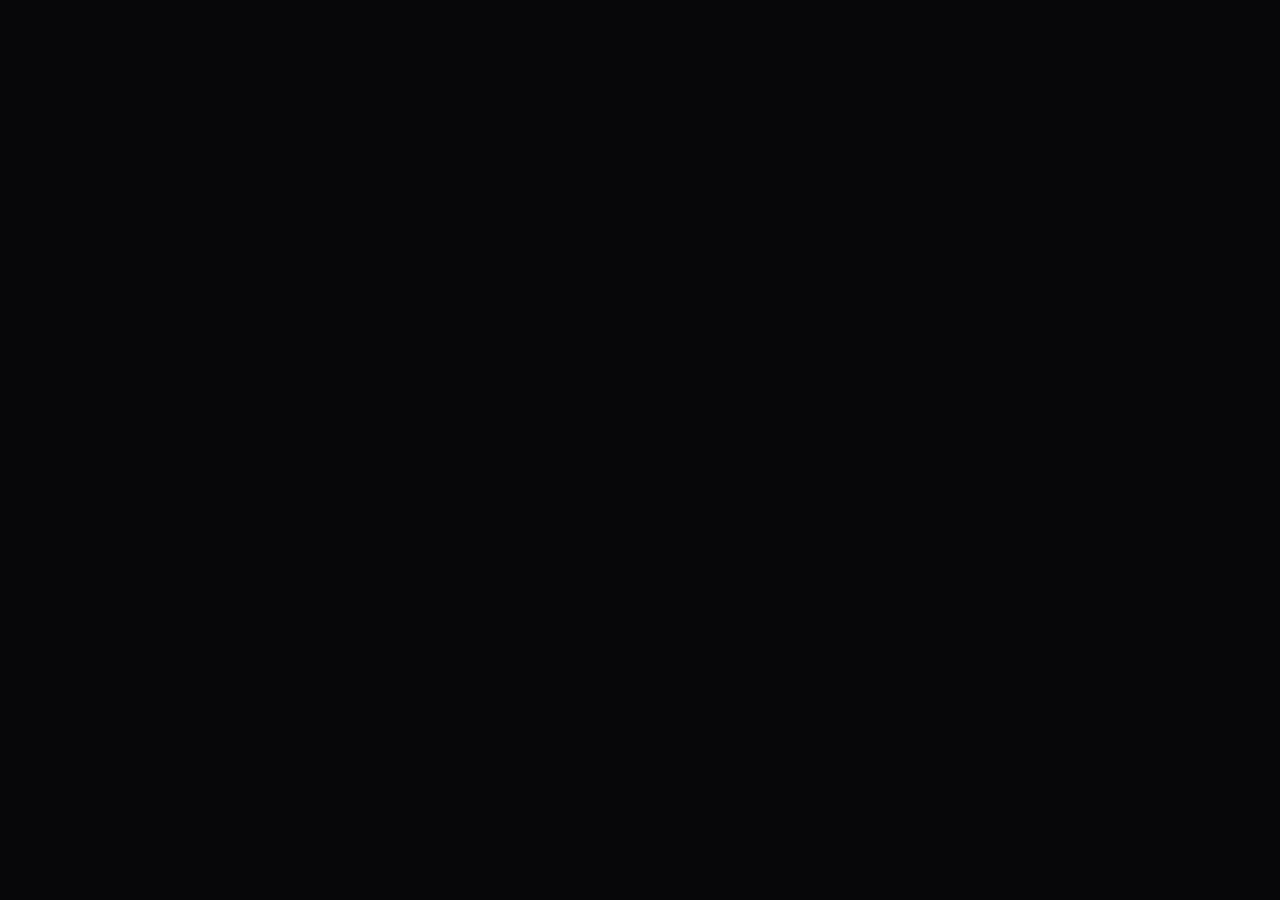
==== commit 4042f672: "Update about.html" ====
--- a/about.html
+++ b/about.html
@@ -53,7 +53,7 @@
 </style>
 </head>
 <body>
-
+<div class="preloader"><div class="preloader-logo">ROBBITO</div>
 <div class="cursor-glow" aria-hidden="true"></div>
 
 <header class="nav">
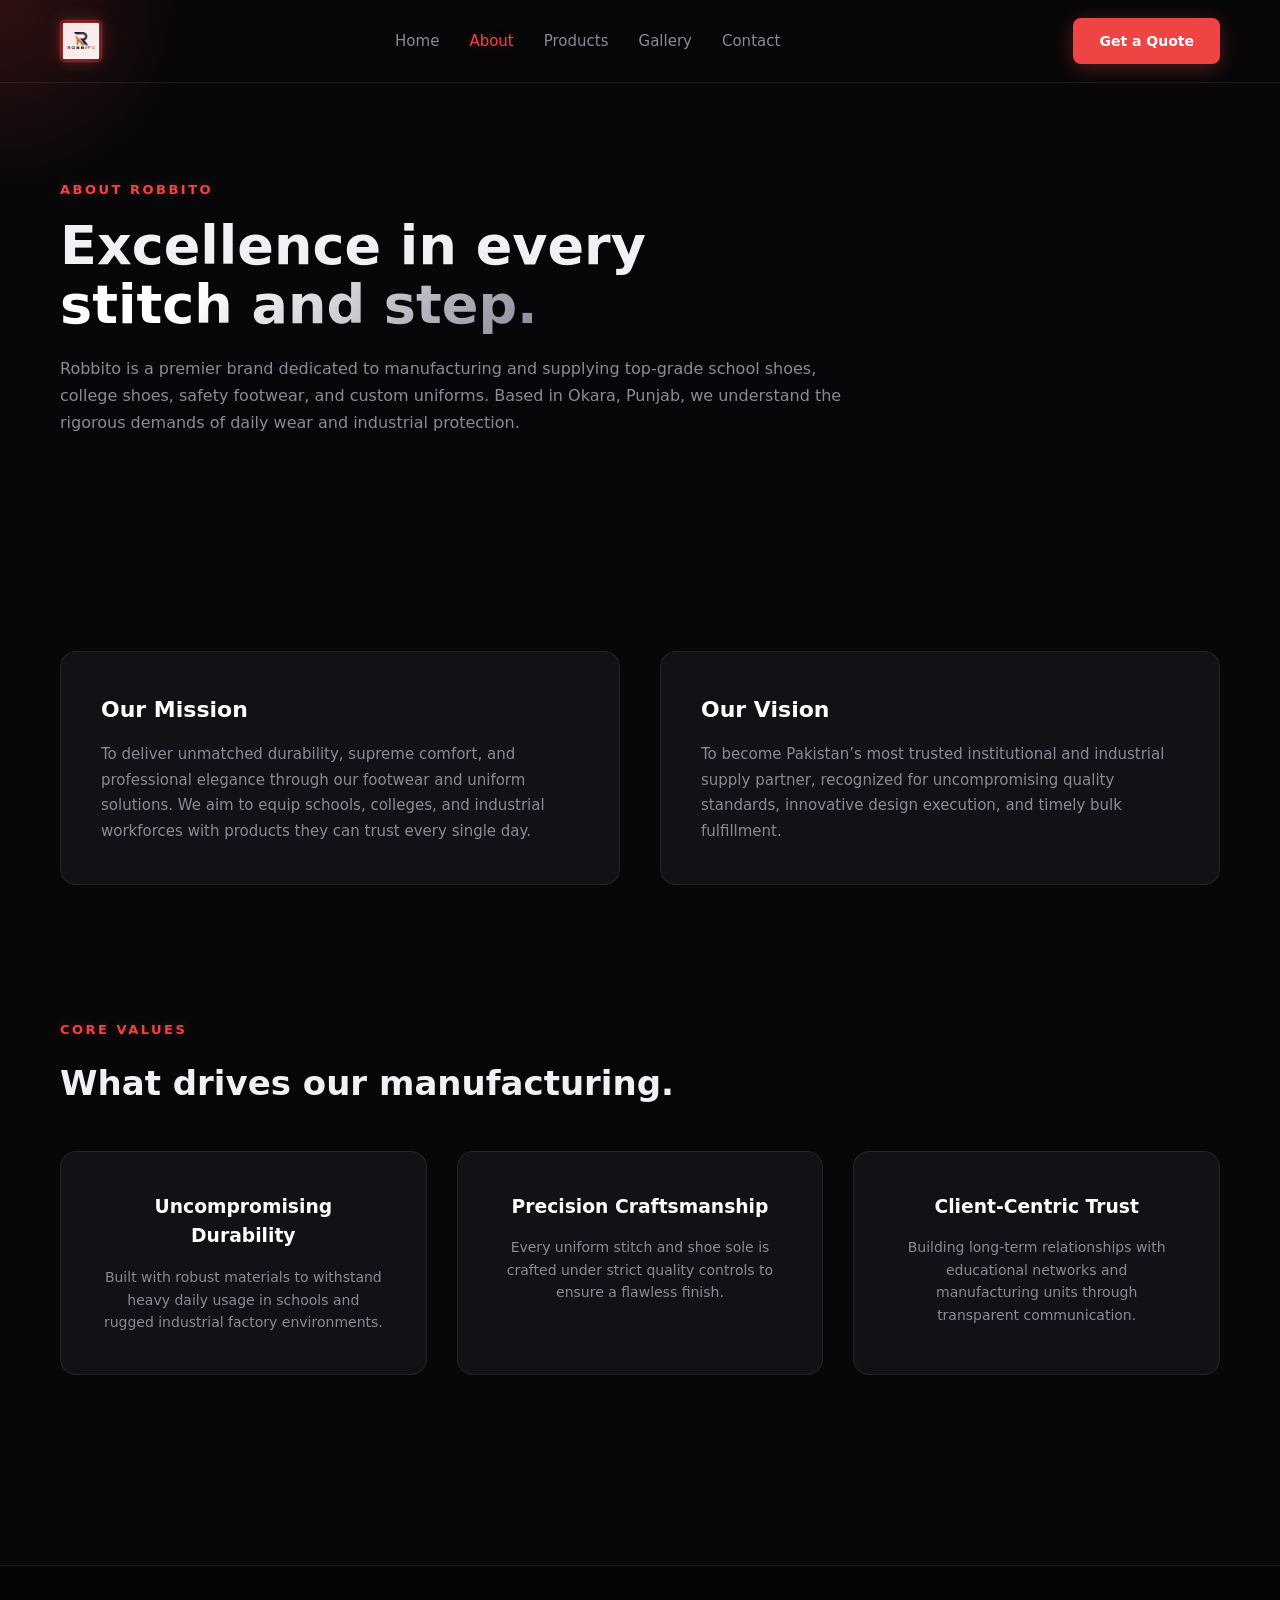
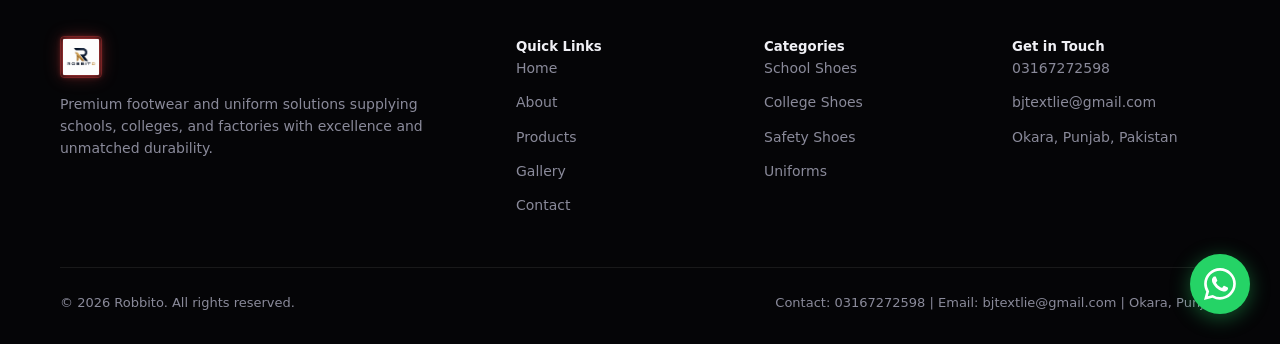
==== commit 6fe6d8d9: "Update about.html" ====
--- a/about.html
+++ b/about.html
@@ -53,7 +53,6 @@
 </style>
 </head>
 <body>
-<div class="preloader"><div class="preloader-logo">ROBBITO</div>
 <div class="cursor-glow" aria-hidden="true"></div>
 
 <header class="nav">
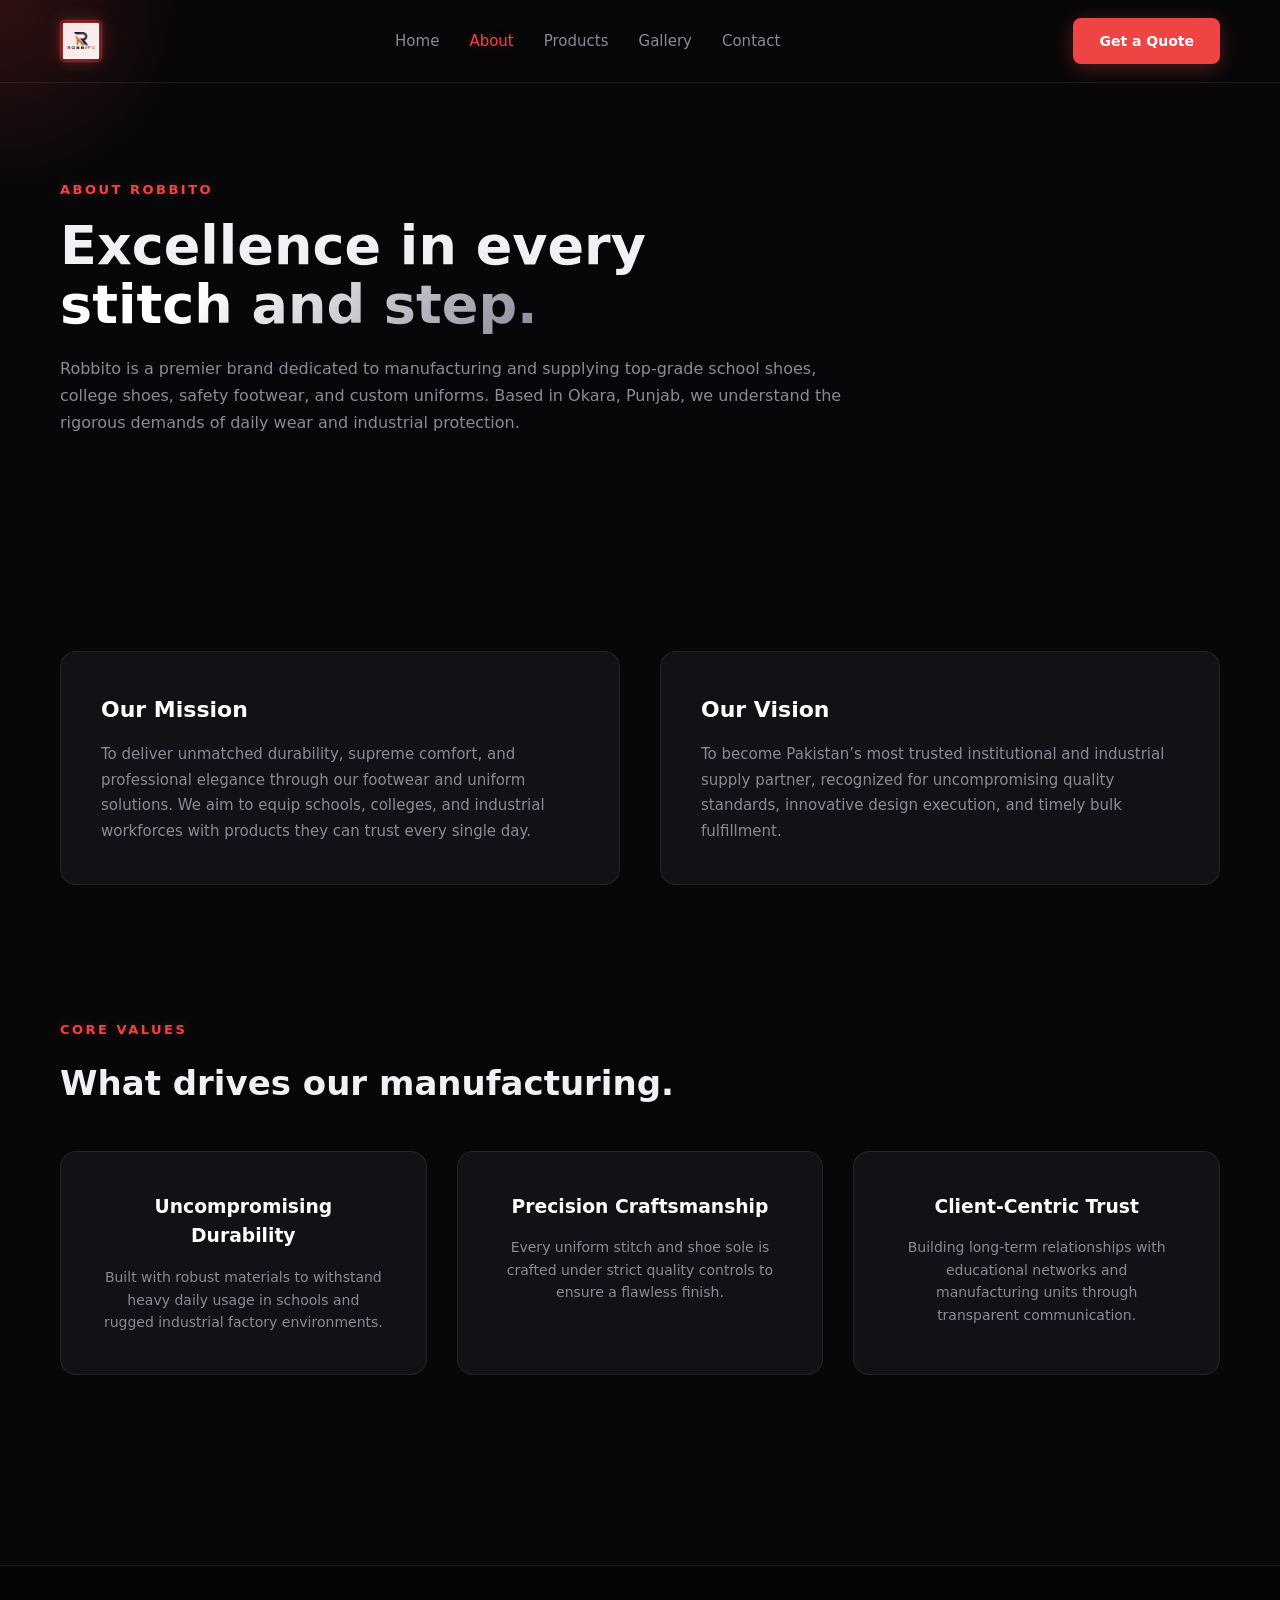
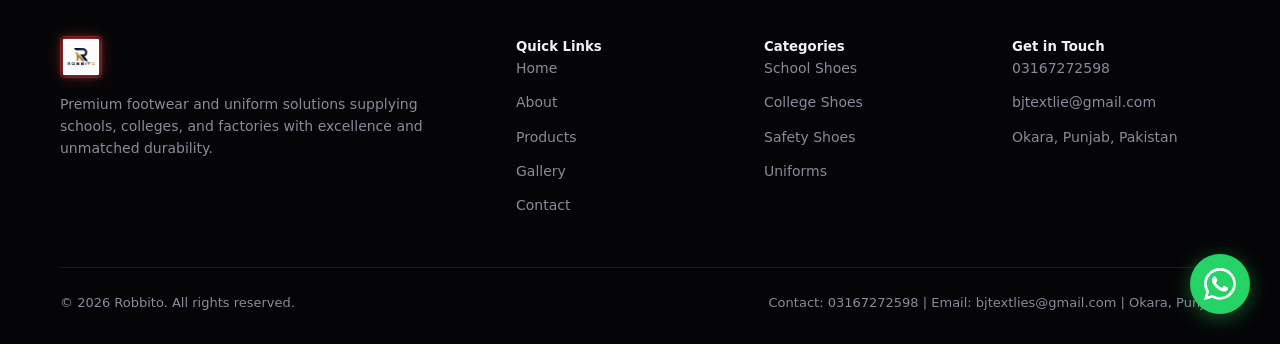
==== commit a4ad593e: "Update about.html" ====
--- a/about.html
+++ b/about.html
@@ -7,7 +7,7 @@
 <link rel="icon" type="image/png" href="Robbito logo .png">
 <link rel="stylesheet" href="style.css">
 
-<!-- AOS (Animate On Scroll) CSS Library -->
+<!-- AOS CSS Library -->
 <link href="https://unpkg.com/aos@2.3.1/dist/aos.css" rel="stylesheet">
 
 <style>
@@ -16,7 +16,7 @@
   .about-card h3 { color: #fff; font-size: 22px; margin-bottom: 15px; font-weight: 700; }
   .about-card p { color: var(--text-muted); line-height: 1.7; font-size: 15px; }
 
-  /* Fixed Soft Wide Cursor Glow with Red/Yellow switch */
+  /* Fixed Soft Wide Cursor Glow (Red on move, Yellow when idle) */
   .cursor-glow {
     position: fixed !important;
     pointer-events: none !important;
@@ -53,6 +53,12 @@
 </style>
 </head>
 <body>
+
+<!-- Sirf Robbito wala chhota Preloader -->
+<div class="preloader">
+  <div class="preloader-logo">ROBBITO</div>
+</div>
+
 <div class="cursor-glow" aria-hidden="true"></div>
 
 <header class="nav">
@@ -156,7 +162,7 @@
     </div>
     <div class="footer-bottom">
       <p>© 2026 Robbito. All rights reserved.</p>
-      <p>Contact: 03167272598 | Email: bjtextlie@gmail.com | Okara, Punjab</p>
+      <p>Contact: 03167272598 | Email: bjtextlies@gmail.com | Okara, Punjab</p>
     </div>
   </div>
 </footer>
@@ -167,29 +173,20 @@
   </svg>
 </a>
 
-<!-- AOS JS Library Script -->
+<!-- AOS JS Library -->
 <script src="https://unpkg.com/aos@2.3.1/dist/aos.js"></script>
 
 <script>
-  // Initialize AOS Scroll Animations
-  AOS.init({
-    duration: 1000,
-    once: true,
-    offset: 100
-  });
+  AOS.init({ duration: 1000, once: true, offset: 100 });
 
   // Cursor Glow Logic (Red on move, Yellow when idle)
   const glow = document.querySelector('.cursor-glow');
   let idleTimer = null;
-
   window.addEventListener('mousemove', e => {
     glow.style.left = e.clientX + 'px';
     glow.style.top = e.clientY + 'px';
-    
     glow.style.background = 'radial-gradient(circle, rgba(239, 68, 68, 0.18) 0%, rgba(0,0,0,0) 70%)';
-
     clearTimeout(idleTimer);
-
     idleTimer = setTimeout(() => {
       glow.style.background = 'radial-gradient(circle, rgba(234, 179, 8, 0.18) 0%, rgba(0,0,0,0) 70%)';
     }, 400);
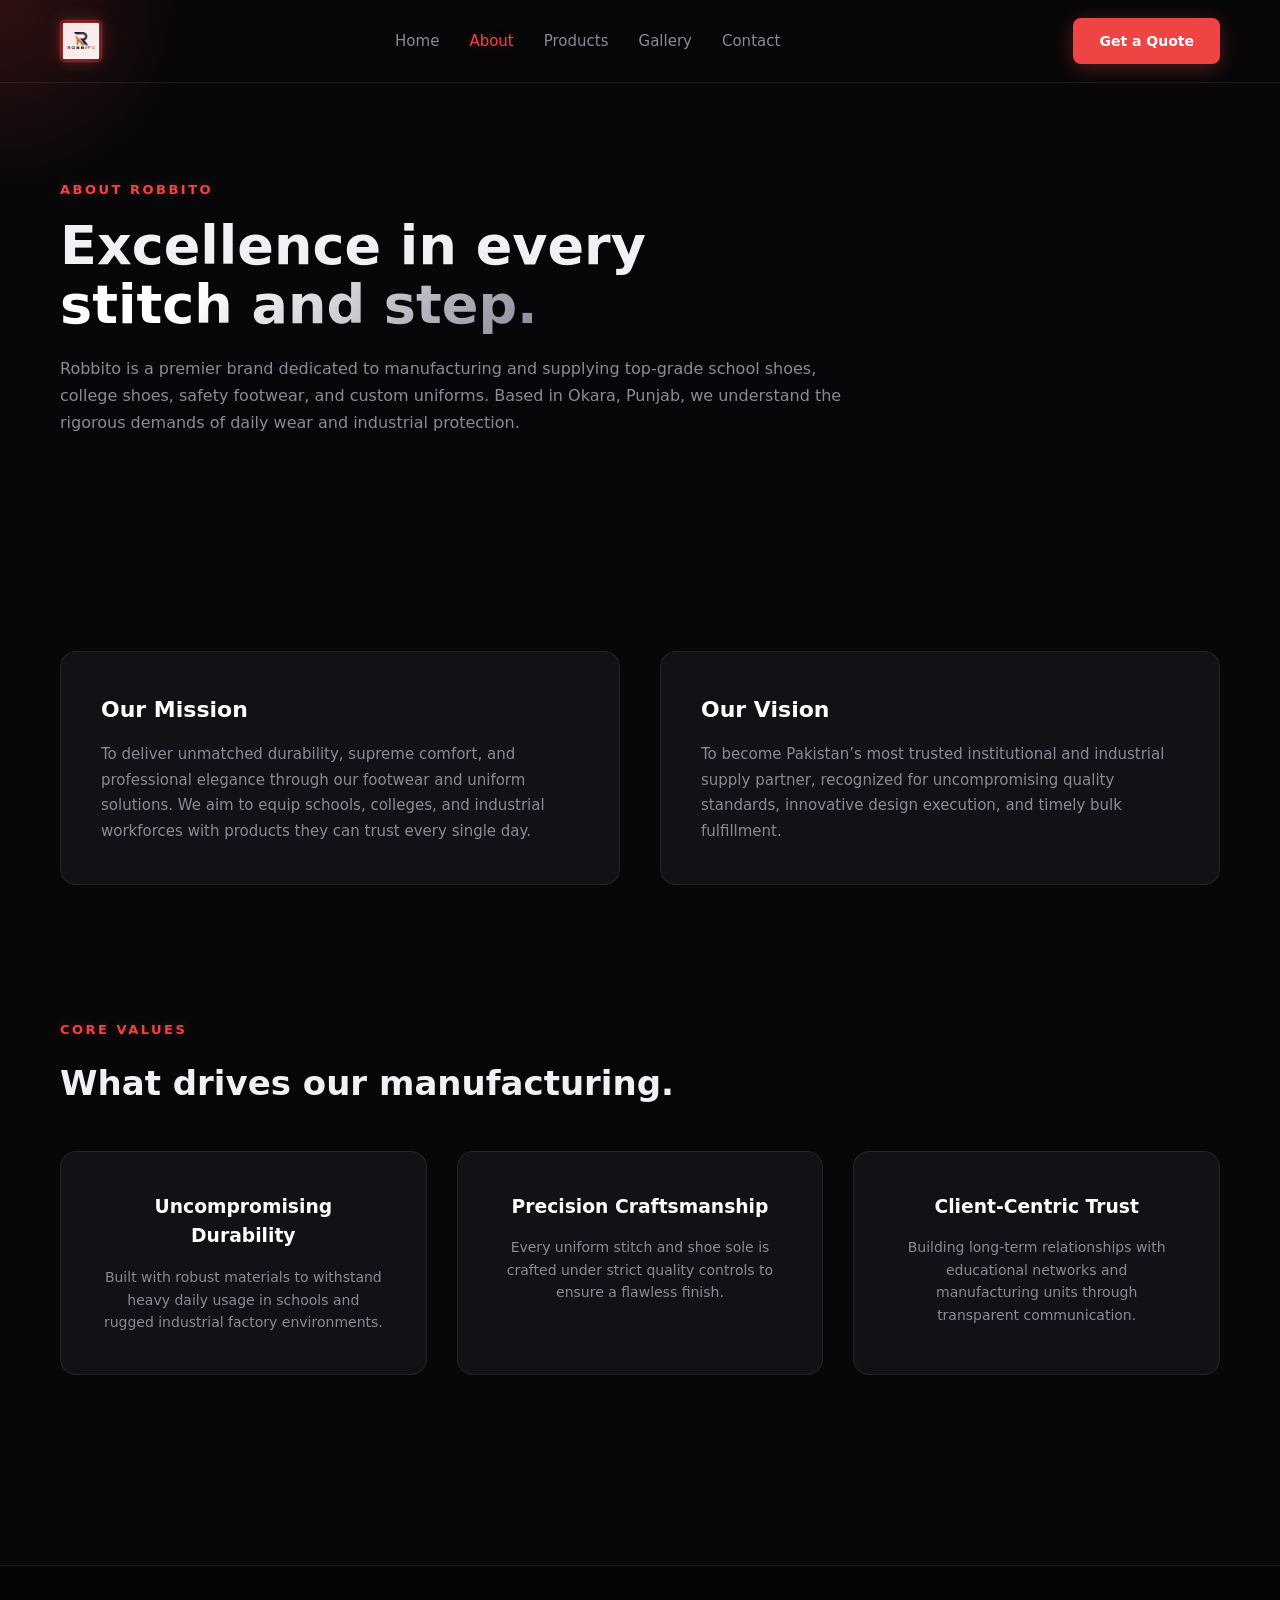
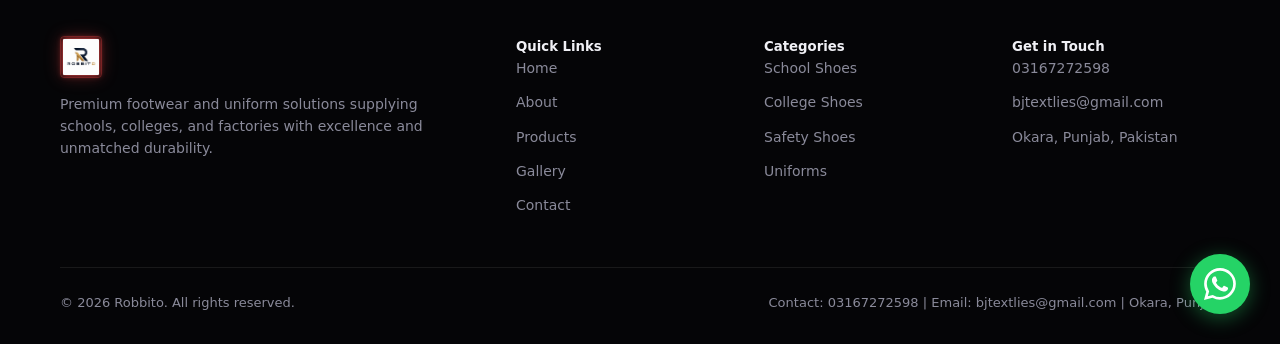
==== commit d6da9f97: "Update about.html" ====
--- a/about.html
+++ b/about.html
@@ -155,7 +155,7 @@
         <h5>Get in Touch</h5>
         <ul class="footer-links">
           <li><a href="tel:03167272598">03167272598</a></li>
-          <li><a href="mailto:bjtextlie@gmail.com">bjtextlie@gmail.com</a></li>
+          <li><a href="mailto:bjtextlies@gmail.com">bjtextlies@gmail.com</a></li>
           <li><a href="contact.html">Okara, Punjab, Pakistan</a></li>
         </ul>
       </div>
